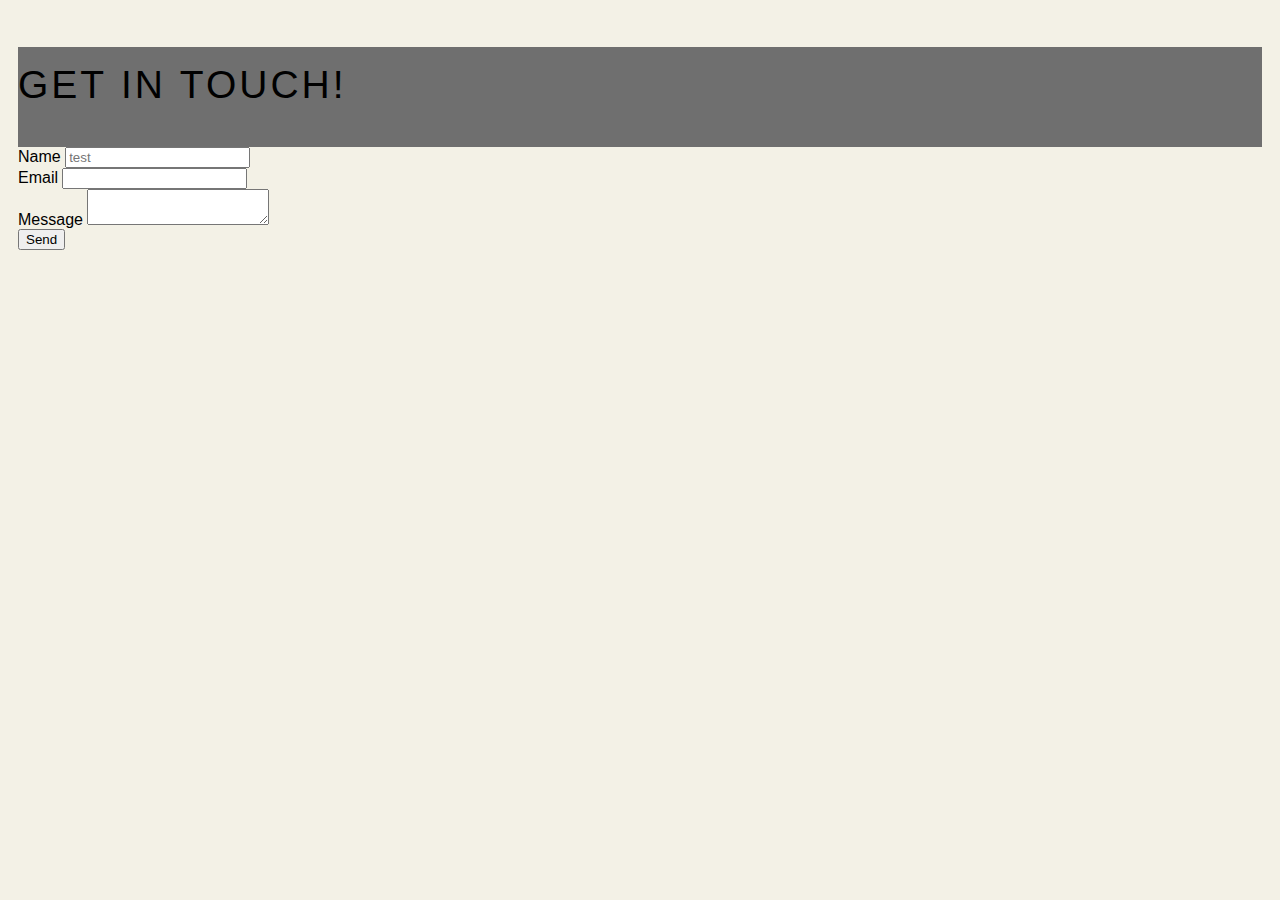
==== contact.html @ 848a78c0 "Initial commit" ====
<!doctype html>

<html lang="en">
    <head>
        <meta charset="utf-8">
        <meta name="viewport" content="width=device-width, initial-scale=1, shrink-to-fit=no">
        <title>Introduction to Forms</title>
        <link rel="stylesheet" href="styles.css">
    </head>

    <body>
        <header>
            <h1>Get in touch!</h1>
        </header>

        <form action="https://formspree.io/xbjzzzej" method="POST">
            <div class="form-item">
                <label for="name">Name</label>
                <input type="text" id="name" name="name" placeholder="test">
            </div>
            <div class="form-item">
                <label for="mail">Email</label>
                <input type="email" id="mail" name="email">
            </div>
            <div class="form-item">
                <label for="message">Message</label>
                <textarea id="message" name="message"></textarea>
            </div>
            <div class="form-item">
                <button type="submit">Send</button>
            </div>


        </form>

    </body>
</html>
---- styles.css ----
html {
    font-family: -apple-system, BlinkMacSystemFont, 'Segoe UI', Roboto, Oxygen, Ubuntu, Cantarell, 'Open Sans', 'Helvetica Neue', sans-serif;
    background-color: #F3F1E6; opacity: ;
    margin: 10px
}

header{
    background-color: #6f6f6f;
    min-height: 50px;
}

/* flexbox section 1 */

.flexbox-about-container {
    display: flex;
    align-items: center;
    flex-wrap: wrap;
    min-width: 300px;
    align-content: center;
}

p {
    opacity: 75%;
    letter-spacing: .5px;
    line-height: 1.5;
    margin-top: 2em;
    
}

h1 {
    font-variant-caps: all-petite-caps;
    letter-spacing: 3px;
    font-weight: 200;
    font-size: 50px;
    align-content: center;

}

em{
    background-color:#6f6f6f;
    color: ghostwhite;
    opacity: 100%;
}

h2 {
    font-size: 18px;
    letter-spacing: 1px;
    line-height: 1.5;
}

.portfolio {
    align-content: center;
    text-align: center;
    padding-top: 50px;
}

#calltoaction {
    font-weight: bold;
    color: #6f6f6f;
    opacity: 100%;
    padding-top: 10px;
    padding-bottom: 10px;
}


.about {
    text-align: center;
    max-width: 400px;
}


.flexbox-about-item-2 {
    max-width: 400px;
}

#button {
    margin-top: 2em;
}

.flexbox-about-item {
    text-align: center;
}

.flexbox-portfolio-container {
    
    display: flex;
    justify-content: center;
    flex-direction: column;
}

.flexbox-portfolio-item {
    min-height: 350px;
    min-width: 350px;
    border: 3px solid #333
}

.flexbox-portfolio-item-1 {
    margin:10px;
}

.flexbox-portfolio-item-2 {
    margin:10px;
}

.flexbox-portfolio-item-3 {
    margin:10px;
}

.flexbox-portfolio-item-4 {
    margin:10px;
}

.flexbox-portfolio-item-5 {
    margin:10px;
}

.flexbox-portfolio-item-6 {
    margin:10px;
}

.flexbox-portfolio-item-7 {
    margin:10px;
}

.flexbox-portfolio-item-8 {
    margin:10px;
}

.flexbox-portfolio-item-9 {
    margin:10px;
}

/* tablets*/
@media (min-width: 768px){
    .flexbox-about-container {
        display: flex;
        flex-wrap: wrap;
        justify-content: center;
        width: 750px;
    }
    header{
        background-color: #6f6f6f;
        min-height: 100px;
    }
    .flexbox-about-item-2 {
        max-width: 700px;
    }
    .about {
        text-align: center;
        max-width: 700px;
    }
    .flexbox-about-item {
        margin: 10px;
        flex-wrap: wrap;
    }

    h1 {
        font-variant-caps: all-petite-caps;
        letter-spacing: 3px;
        font-weight: 200;
        font-size: 55px;
        align-content: center;
    
    }

    #button {
        padding-top: 20px;
        text-align: center;
        margin: 2px;
        justify-content: center;
    }

    .flexbox-portfolio-container {
        flex-wrap: wrap; 
        display: flex;
    }

    .flexbox-portfolio-item {
        height: 300px;
        min-width: 300px;
        border: 3px solid #333
    }
















/* desktops min-width 992*/
@media (min-width: 992px) {
    .flexbox-about-container {
        display: flex;
        flex-wrap: wrap;
        justify-content: center;
        width: 992px;
    }
    header{
        background-color: #6f6f6f;
        min-height: 100px;
    }
    .flexbox-about-item-2 {
        max-width: 500px;
        justify-content: center;
    }
    .about {
        text-align: right;
        max-width: 492px;
    }

    p {
        opacity: 75%;
        letter-spacing: .5px;
        line-height: 1.5;
        margin-top: 1em;
        font-size: 12px;
        
    }

    .flexbox-about-item {
        flex-wrap: wrap;
        max-width: 400px;
    }

    h1 {
        font-variant-caps: all-petite-caps;
        letter-spacing: 3px;
        font-weight: 200;
        font-size: 55px;
        align-content: center;
    }

    h2 {
        font-size: 13px;
        letter-spacing: 1px;
        line-height: 1.5;
    }

    #button {
        padding-top: 20px;
        text-align: right;
        margin: 2px;
        justify-content: center;
    }

    .flexbox-portfolio-container {
        flex-wrap: wrap; 
        display: flex;
        flex-direction: unset;
    }

    .flexbox-portfolio-item {
        height: 300px;
        min-width: 300px;
        border: 3px solid #333
    }
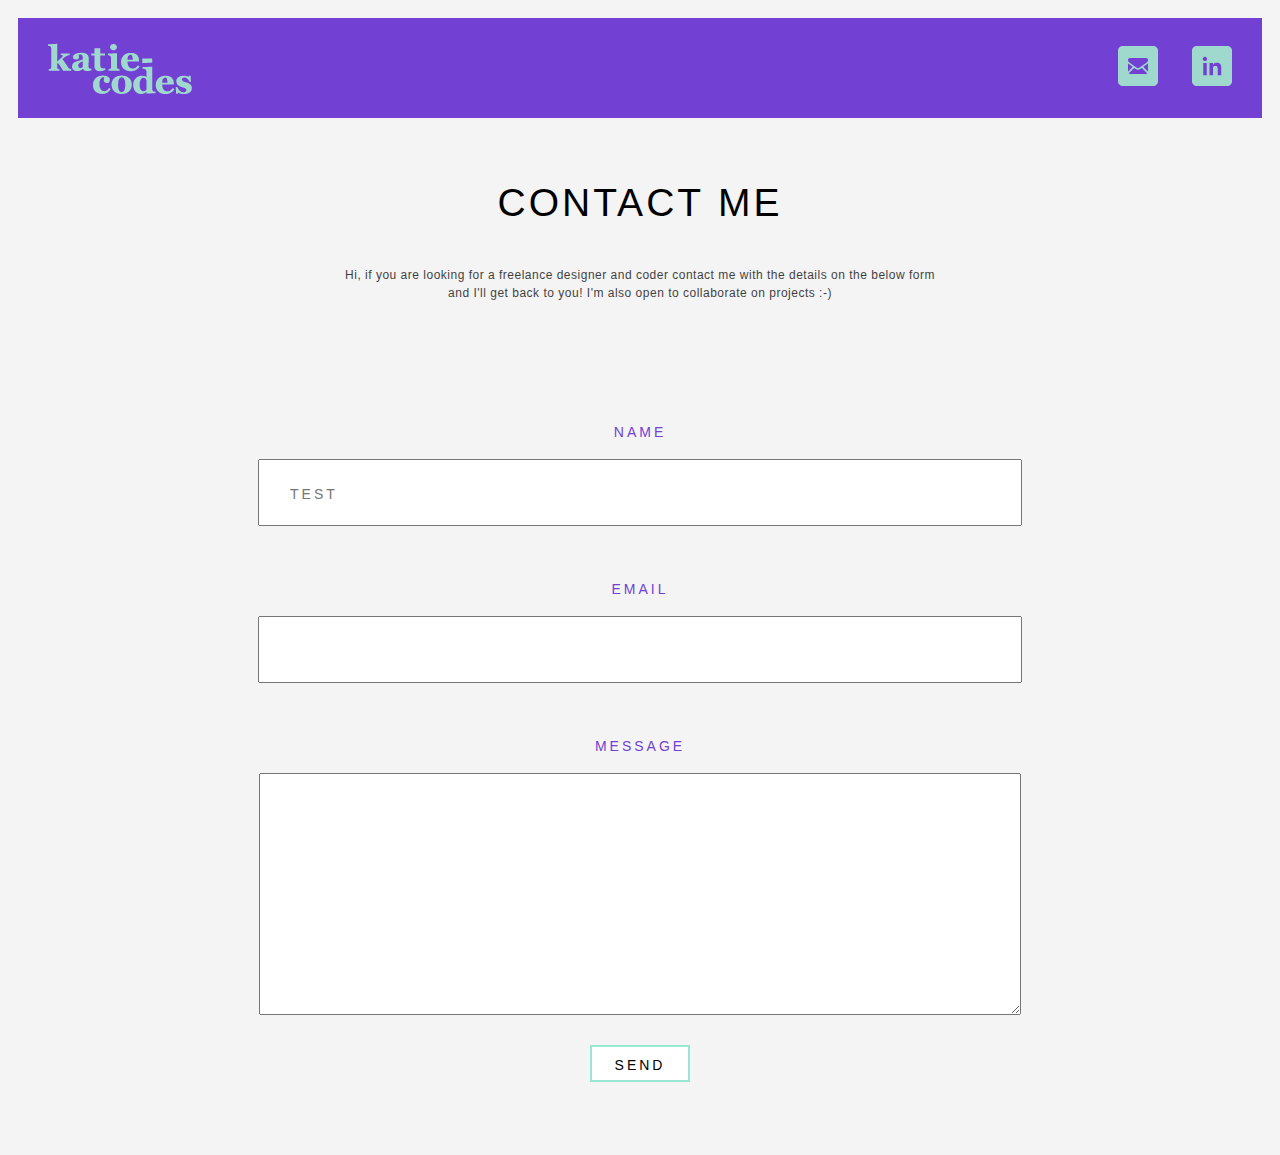
==== commit 9a0f9b03: "portfolio build" ====
--- a/contact.html
+++ b/contact.html
@@ -8,10 +8,25 @@
         <link rel="stylesheet" href="styles.css">
     </head>
 
-    <body>
-        <header>
-            <h1>Get in touch!</h1>
-        </header>
+   
+    <header>
+        <a id=logo href="index.html"><img src="images/katie-codes.png" alt="Katie Codes."></a>
+  
+        <nav>
+          <a class=headertext href="contact.html"><img src="images/icon-email.png" alt="Contact form"></a>
+          <a target="_blank" class=headertext href="https://www.linkedin.com/in/katie-patterson-85010876/"><img src="images/icon-link.png" alt="Linkedin"></a>
+      </nav>
+      </header>
+
+
+          <body>
+          <div class="flexbox-about-container">
+            
+            <div class="flexbox-about-item flexbox-about-item-1">
+                <h1 class="about">Contact Me</h1>
+                <p class="about"> Hi, if you are looking for a freelance designer and coder contact me with the details on the below form and I'll get back to you! I'm also open to collaborate on projects :-)</p>
+                  
+        </div>
 
         <form action="https://formspree.io/xbjzzzej" method="POST">
             <div class="form-item">
--- a/styles.css
+++ b/styles.css
@@ -3,23 +3,52 @@
 
 html {
     font-family: -apple-system, BlinkMacSystemFont, 'Segoe UI', Roboto, Oxygen, Ubuntu, Cantarell, 'Open Sans', 'Helvetica Neue', sans-serif;
-    background-color: #F3F1E6; opacity: ;
+    background-color: #f4f4f4;
     margin: 10px
 }
 
 header{
-    background-color: #6f6f6f;
-    min-height: 50px;
-}
+    background-color: rgb(114, 65, 212);
+    min-height: 100px;
+    display: flex;
+    justify-content: flex-end;
+    flex-direction: row;
+    align-items: center;
+}
+
+#logo {
+    display: flex;
+    margin-right: auto;
+    margin-left: 30px;
+}
+
+
+.headertext {
+    color: white;
+    font-size: 20px;
+    font-variant-caps: all-petite-caps;
+    letter-spacing: 1px;
+    text-decoration: none;
+    text-transform: uppercase;
+    margin-right: 30px;
+
+  }
+
+.headertext:hover {
+    color:#97e7d3;
+    text-decoration: underline
+
+}
+
+
 
 /* flexbox section 1 */
 
 .flexbox-about-container {
-    display: flex;
     align-items: center;
     flex-wrap: wrap;
-    min-width: 300px;
     align-content: center;
+    width: 100%;
 }
 
 p {
@@ -27,6 +56,7 @@
     letter-spacing: .5px;
     line-height: 1.5;
     margin-top: 2em;
+    font-size: 12px;
     
 }
 
@@ -40,7 +70,7 @@
 }
 
 em{
-    background-color:#6f6f6f;
+    background-color:rgb(114, 65, 212);
     color: ghostwhite;
     opacity: 100%;
 }
@@ -51,10 +81,15 @@
     line-height: 1.5;
 }
 
-.portfolio {
+
+.flexbox-portfolio-container  {
     align-content: center;
     text-align: center;
     padding-top: 50px;
+    display: flex;
+    justify-content: center;
+    align-items: center;
+    flex-direction: column;
 }
 
 #calltoaction {
@@ -68,12 +103,12 @@
 
 .about {
     text-align: center;
-    max-width: 400px;
+    max-width: 600px;
 }
 
 
 .flexbox-about-item-2 {
-    max-width: 400px;
+    max-width: 500px;
 }
 
 #button {
@@ -84,54 +119,331 @@
     text-align: center;
 }
 
+
+
+
+
+
+
 .flexbox-portfolio-container {
-    
-    display: flex;
-    justify-content: center;
+    display: flex;
+    justify-content: center;
+    align-items: center;
     flex-direction: column;
 }
 
 .flexbox-portfolio-item {
-    min-height: 350px;
+    height: 350px;
+    width: 350px;
+    border: 1px solid #333
+
+}
+
+.flexbox-portfolio-item-1 {
+    margin:10px;
+    width: 350px;
+    height: 350px;
+}
+
+.flexbox-portfolio-item-2 {
+    margin:10px;
+    width: 350px;
+    height: 350px;
+}
+
+.flexbox-portfolio-item-3 {
+    margin:10px;
+    width: 350px;
+}
+
+.flexbox-portfolio-item-4 {
+    margin:10px;
+    width: 350px;
+
+}
+
+.flexbox-portfolio-item-5 {
+    margin:10px;
+    width: 350px;
+
+}
+
+.flexbox-portfolio-item-6 {
+    margin:10px;
+    width: 350px;
+
+}
+
+.flexbox-portfolio-item-7 {
+    margin:10px;
+    width: 350px;
+
+}
+
+.flexbox-portfolio-item-8 {
+    margin:10px;
+    width: 350px;
+
+}
+
+.flexbox-portfolio-item-9 {
+    margin:10px;
+    width: 350px;
+
+}
+
+
+.overlay {
+    width:350px;
+    height:350px;
+    transition:all 0.3s ease;
+}
+
+#overlay:hover {
+    background:#53a7ea;
+}
+
+
+
+/* overlay */
+
+.container {
+    position: relative;
+    display: flex;
+    justify-content: center;
+    align-items: center;
+    flex-direction: column;
+  }
+  
+  .image {
+    display: block;
+  }
+  
+  .overlay {
+    position: absolute;
+    top: 0;
+    bottom: 0;
+    left: 0;
+    right: 0;
+    height: 100%;
+    width: 100%;
+    opacity: 0;
+    transition: .5s ease;
+    background-color: rgb(114, 65, 212);
+  }
+  
+  .container:hover .overlay {
+    opacity: 1;
+  }
+  
+  .text {
+    color: white;
+    font-size: 20px;
+    position: absolute;
+    top: 50%;
+    left: 50%;
+    -webkit-transform: translate(-50%, -50%);
+    -ms-transform: translate(-50%, -50%);
+    transform: translate(-50%, -50%);
+    text-align: center;
+  }
+
+
+
+
+
+
+
+
+/* portfolio buttons style */
+
+.portfolio-link-text {
+    padding: 1em 1.5em;
+    text-decoration: none;
+    text-transform: uppercase;
+    display: flex;
+    justify-content: center;
+    color: white;
+    font-size: 20px;
+    position: absolute;
+    top: 50%;
+    left: 50%;
+    -webkit-transform: translate(-50%, -50%);
+    -ms-transform: translate(-50%, -50%);
+    transform: translate(-50%, -50%);
+    text-align: center;
+}
+
+.portfolio-link-text:hover {
+    color:#97e7d3;
+    text-decoration: underline
+}
+
+
+
+/* form */
+
+
+
+form {
+    margin: 50px auto;
+    width: 90%;
+}
+
+.form-item {
+    display: flex;
+    justify-content: center;
+    align-items: center;
+    padding: 5px;
+    flex-direction: column;
+}
+
+.form-item label {
+    flex-basis: 40px;
+    font-size: 22px;
+}
+
+.form-item input{
+min-width: 350px;
+}
+
+.form-item textarea#message { 
     min-width: 350px;
-    border: 3px solid #333
-}
-
-.flexbox-portfolio-item-1 {
-    margin:10px;
-}
-
-.flexbox-portfolio-item-2 {
-    margin:10px;
-}
-
-.flexbox-portfolio-item-3 {
-    margin:10px;
-}
-
-.flexbox-portfolio-item-4 {
-    margin:10px;
-}
-
-.flexbox-portfolio-item-5 {
-    margin:10px;
-}
-
-.flexbox-portfolio-item-6 {
-    margin:10px;
-}
-
-.flexbox-portfolio-item-7 {
-    margin:10px;
-}
-
-.flexbox-portfolio-item-8 {
-    margin:10px;
-}
-
-.flexbox-portfolio-item-9 {
-    margin:10px;
-}
+    min-height: 150px;
+    }
+
+
+.form-item textarea {
+    flex-basis: 50%;
+}
+
+.form-item input:hover,
+.form-item textarea:hover {
+    border: 2px solid #97e7d3;
+}
+
+.form-item input,
+.form-item textarea {
+    color: white;
+    font-size: 20px;
+    font-variant-caps: all-petite-caps;
+    letter-spacing: 3px;
+    text-decoration: none;
+    padding: 1em 1.5em;
+    text-transform: uppercase;
+}
+
+
+
+
+
+.form-item button {
+    border: 2px solid #97e7d3;
+    background-color: #FFF;
+    padding: 5px;
+    font-size: 20px;
+    font-variant-caps: all-petite-caps;
+    letter-spacing: 3px;
+    margin-top: 20px;
+}
+
+.form-item button:hover {
+    border: 2px solid rgb(114, 65, 212);
+    background-color: rgb(114, 65, 212);
+    color: #FFF;
+    font-size: 20px;
+    font-variant-caps: all-petite-caps;
+}
+
+.form-item button {
+    width: 100px;
+}
+
+
+.form-item label {
+    color: rgb(114, 65, 212);
+    font-size: 20px;
+    font-variant-caps: all-petite-caps;
+    letter-spacing: 3px;
+    text-decoration: none;
+    text-transform: uppercase;
+    margin-top: 40px;
+}
+
+
+
+/* project page */
+
+
+.flexbox-project-container {
+    align-content: center;
+    text-align: center;
+    padding-top: 50px;
+    display: flex;
+    justify-content: center;
+    align-items: center;
+    flex-direction: column;
+    background-color: #97e7d3;
+    width: 100%;
+}
+
+.flexbox-project-item {
+    display: flex;
+    justify-content: center;
+    align-items: center;
+}
+
+.flexbox-project-item-1 {
+    height: 350px;
+    width: 350px;
+    margin:10px;
+    border: 1px solid #333
+}
+
+.flexbox-project-item-2 {
+    height: 350px;
+    width: 350px;
+    margin:10px;
+    border: 1px solid #333
+}
+
+.flexbox-project-item-3 {
+    height: 350px;
+    width: 350px;
+    margin:10px;
+    border: 1px solid #333
+}
+
+.flexbox-project-item-4 {
+    height: 350px;
+    width: 350px;
+    margin:10px;
+    border: 1px solid #333
+}
+
+.flexbox-project-item-5 {
+    height: 350px;
+    width: 350px;
+    margin:10px;
+    border: 1px solid #333
+}
+
+.flexbox-project-item-6 {
+    height: 350px;
+    width: 350px;
+    margin:10px;
+    border: 1px solid #333
+}
+
+.flexbox-project-item-7 {
+    height: 350px;
+    width: 350px;
+    margin:10px;
+    border: 1px solid #333
+}
+
+
+
 
 /* tablets*/
 @media (min-width: 768px){
@@ -139,12 +451,8 @@
         display: flex;
         flex-wrap: wrap;
         justify-content: center;
-        width: 750px;
-    }
-    header{
-        background-color: #6f6f6f;
-        min-height: 100px;
-    }
+    }
+
     .flexbox-about-item-2 {
         max-width: 700px;
     }
@@ -176,13 +484,101 @@
     .flexbox-portfolio-container {
         flex-wrap: wrap; 
         display: flex;
+        flex-direction: unset;
     }
 
     .flexbox-portfolio-item {
-        height: 300px;
-        min-width: 300px;
-        border: 3px solid #333
-    }
+        height: 350px;
+        min-width: 350px;
+        border: 1px solid #333
+    }
+
+
+
+
+   
+/* widen form*/ 
+
+    .form-item input{
+        min-width: 700px;
+        }
+
+        .form-item textarea#message { 
+            min-width: 700px;
+            min-height: 200px;
+            }
+
+
+
+
+/* tablet project page */
+
+
+.flexbox-project-container {
+    flex-wrap: wrap; 
+    display: flex;
+    flex-direction: unset;
+    background-color: #97e7d3; 
+    width: 100%;
+}
+
+.flexbox-project-item {
+    display: flex;
+    justify-content: center;
+    align-items: center;
+}
+
+.flexbox-project-item-1 {
+    height: 350px;
+    width: 722px;
+    margin:10px;
+    border: 1px solid #333
+}
+
+.flexbox-project-item-2 {
+    height: 350px;
+    width: 350px;
+    margin:10px;
+    border: 1px solid #333
+}
+
+.flexbox-project-item-3 {
+    height: 350px;
+    width: 350px;
+    margin:10px;
+    border: 1px solid #333
+}
+
+.flexbox-project-item-4 {
+    height: 350px;
+    width: 722px;
+    margin:10px;
+    border: 1px solid #333
+}
+
+.flexbox-project-item-5 {
+    height: 350px;
+    width: 722px;
+    margin:10px;
+    border: 1px solid #333
+}
+
+.flexbox-project-item-6 {
+    height: 350px;
+    width: 350px;
+    margin:10px;
+    border: 1px solid #333
+}
+
+.flexbox-project-item-7 {
+    height: 350px;
+    width: 350px;
+    margin:10px;
+    border: 1px solid #333
+}
+
+
+
 
 
 
@@ -200,24 +596,21 @@
 
 
 /* desktops min-width 992*/
-@media (min-width: 992px) {
+@media (min-width: 1172px) {
     .flexbox-about-container {
         display: flex;
         flex-wrap: wrap;
         justify-content: center;
-        width: 992px;
-    }
-    header{
-        background-color: #6f6f6f;
-        min-height: 100px;
-    }
+    }
+
     .flexbox-about-item-2 {
-        max-width: 500px;
-        justify-content: center;
-    }
+        max-width: 600px;
+        justify-content: right;
+    }
+
     .about {
-        text-align: right;
-        max-width: 492px;
+        text-align: center;
+        max-width: 900px;
     }
 
     p {
@@ -231,7 +624,7 @@
 
     .flexbox-about-item {
         flex-wrap: wrap;
-        max-width: 400px;
+        max-width: 600px;
     }
 
     h1 {
@@ -262,9 +655,19 @@
     }
 
     .flexbox-portfolio-item {
-        height: 300px;
-        min-width: 300px;
-        border: 3px solid #333
-    }
-
-    +        height: 350px;
+        width: 350px;
+        border: 1px solid #333
+    }
+
+
+ .flexbox-about-item-1 {
+    text-align: right;
+    justify-content: right;
+ }
+
+ .about {
+    text-align: center;
+    max-width: 900px;
+}
+
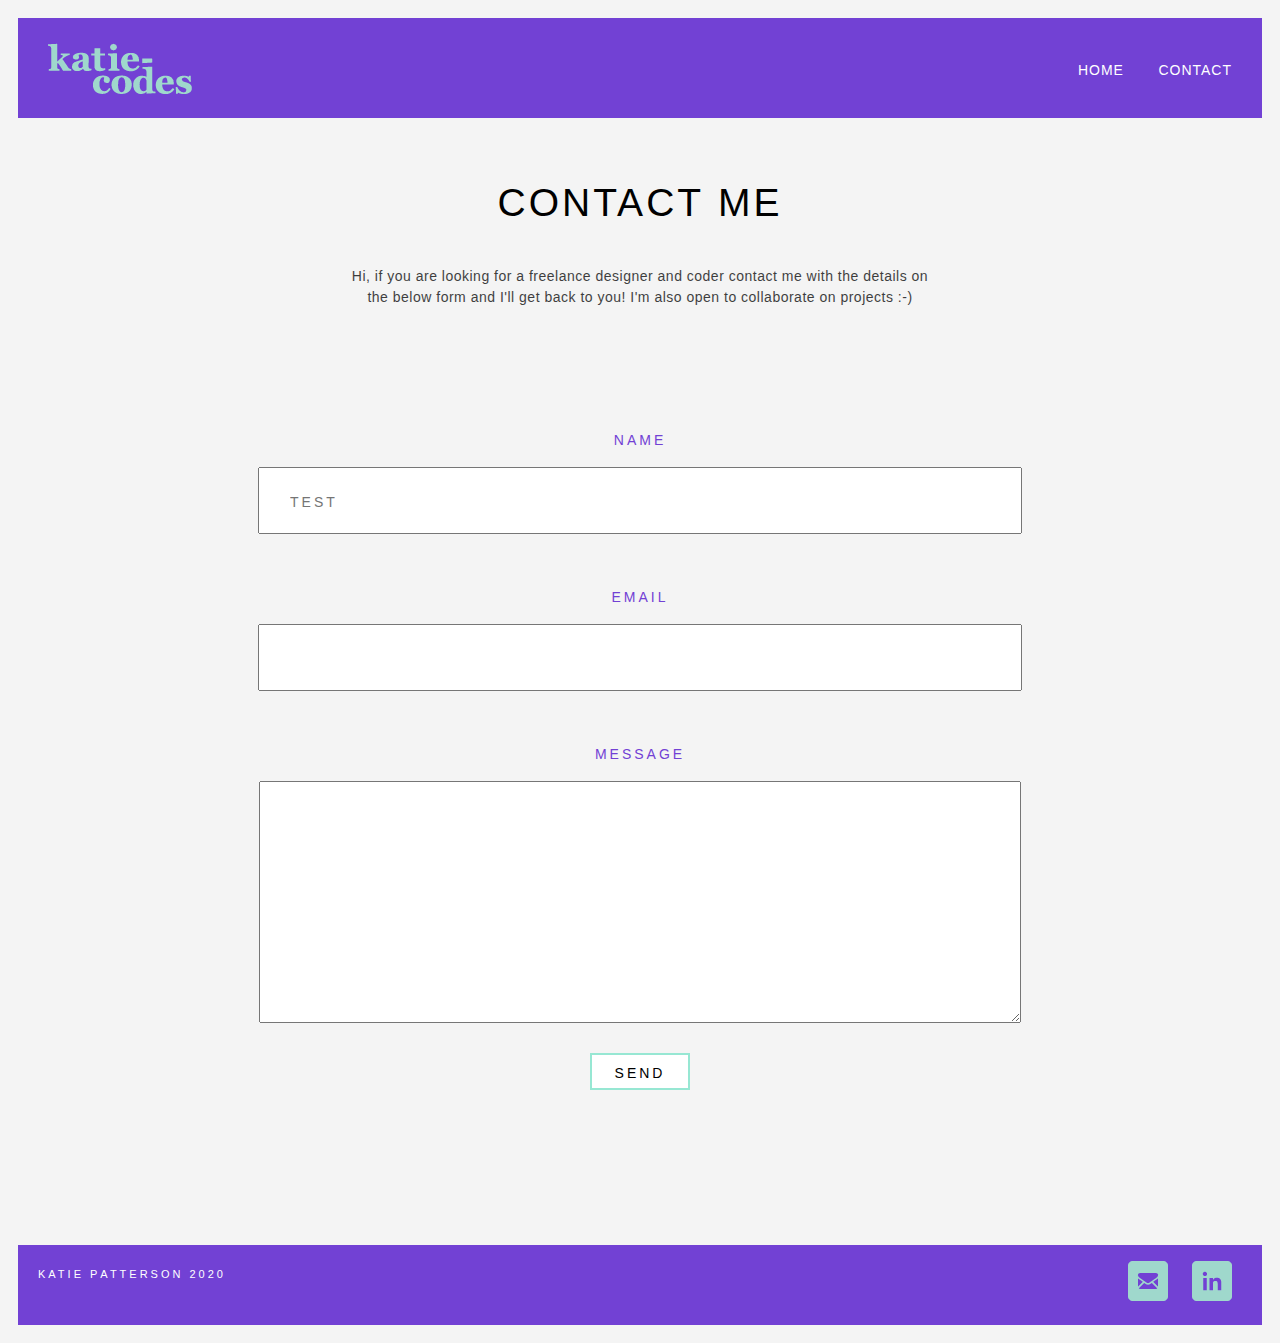
==== commit e4ba476c: "Portfolio update" ====
--- a/contact.html
+++ b/contact.html
@@ -4,49 +4,63 @@
     <head>
         <meta charset="utf-8">
         <meta name="viewport" content="width=device-width, initial-scale=1, shrink-to-fit=no">
-        <title>Introduction to Forms</title>
+        <title>Contact Form</title>
         <link rel="stylesheet" href="styles.css">
     </head>
 
    
     <header>
         <a id=logo href="index.html"><img src="images/katie-codes.png" alt="Katie Codes."></a>
-  
         <nav>
-          <a class=headertext href="contact.html"><img src="images/icon-email.png" alt="Contact form"></a>
-          <a target="_blank" class=headertext href="https://www.linkedin.com/in/katie-patterson-85010876/"><img src="images/icon-link.png" alt="Linkedin"></a>
+          <a class="headertext" href="index.html">Home</a>
+          <a class="headertext" href="contact.html">Contact</a>
       </nav>
       </header>
 
+      <body>
+        <div class="flexbox-about-container">
+          
+          <div class="flexbox-about-item flexbox-about-item-1">
+              <h1 class="about">Contact Me</h1>
+              <p class="about"> Hi, if you are looking for a freelance designer and coder contact me with the details on the below form and I'll get back to you! I'm also open to collaborate on projects :-)</p>
+                
+      </div>
 
-          <body>
-          <div class="flexbox-about-container">
-            
-            <div class="flexbox-about-item flexbox-about-item-1">
-                <h1 class="about">Contact Me</h1>
-                <p class="about"> Hi, if you are looking for a freelance designer and coder contact me with the details on the below form and I'll get back to you! I'm also open to collaborate on projects :-)</p>
-                  
-        </div>
-
-        <form action="https://formspree.io/xbjzzzej" method="POST">
-            <div class="form-item">
-                <label for="name">Name</label>
-                <input type="text" id="name" name="name" placeholder="test">
-            </div>
-            <div class="form-item">
-                <label for="mail">Email</label>
-                <input type="email" id="mail" name="email">
-            </div>
-            <div class="form-item">
-                <label for="message">Message</label>
-                <textarea id="message" name="message"></textarea>
-            </div>
-            <div class="form-item">
-                <button type="submit">Send</button>
-            </div>
+      <form action="https://formspree.io/xbjzzzej" method="POST">
+          <div class="form-item">
+              <label for="name">Name</label>
+              <input type="text" id="name" name="name" placeholder="test">
+          </div>
+          <div class="form-item">
+              <label for="mail">Email</label>
+              <input type="email" id="mail" name="email">
+          </div>
+          <div class="form-item">
+              <label for="message">Message</label>
+              <textarea id="message" name="message"></textarea>
+          </div>
+          <div class="form-item">
+              <button type="submit">Send</button>
+          </div>
+      </form>
 
 
-        </form>
+  </body>
 
-    </body>
+
+
+  <footer>
+    <h4 class="footer-about">Katie Patterson 2020</h4>
+  
+      <nav>
+        <a class=socials href="contact.html"><img src="images/icon-email.png" alt="Contact form"></a>
+        <a class=socials target="_blank" href="https://www.linkedin.com/in/katie-patterson-85010876/"><img src="images/icon-link.png" alt="Linkedin"></a>
+    </nav>
+    </footer>
+
+
+
+
+
+
 </html>
--- a/styles.css
+++ b/styles.css
@@ -15,6 +15,8 @@
     flex-direction: row;
     align-items: center;
 }
+
+
 
 #logo {
     display: flex;
@@ -41,6 +43,47 @@
 }
 
 
+footer{
+    background-color: rgb(114, 65, 212);
+    height: 40px;
+    display: flex;
+    flex-direction: row;
+    align-items: flex-end;
+    justify-content: space-between;
+    padding: 20px;
+    margin-top: 100px;
+    width:100%
+    
+}
+
+
+h4 {
+    font-size: 15px;
+    letter-spacing: 1px;
+    line-height: 1.5;
+    color: white;
+    font-variant-caps: all-petite-caps;
+    letter-spacing: 3px;
+    font-weight: 200;
+}
+
+.socials {
+    margin: 10px;
+}
+
+.footer-about {
+    margin-right: 10px;
+}
+
+
+
+
+
+
+
+
+
+
 
 /* flexbox section 1 */
 
@@ -48,6 +91,7 @@
     align-items: center;
     flex-wrap: wrap;
     align-content: center;
+    justify-content: center;
     width: 100%;
 }
 
@@ -56,7 +100,7 @@
     letter-spacing: .5px;
     line-height: 1.5;
     margin-top: 2em;
-    font-size: 12px;
+    font-size: 14px;
     
 }
 
@@ -64,7 +108,7 @@
     font-variant-caps: all-petite-caps;
     letter-spacing: 3px;
     font-weight: 200;
-    font-size: 50px;
+    font-size: 60px;
     align-content: center;
 
 }
@@ -94,8 +138,8 @@
 
 #calltoaction {
     font-weight: bold;
-    color: #6f6f6f;
-    opacity: 100%;
+    color: black
+    opacity: 80%;
     padding-top: 10px;
     padding-bottom: 10px;
 }
@@ -109,6 +153,8 @@
 
 .flexbox-about-item-2 {
     max-width: 500px;
+    align-items: center;
+    justify-content: center;
 }
 
 #button {
@@ -385,6 +431,7 @@
     flex-direction: column;
     background-color: #97e7d3;
     width: 100%;
+    padding-bottom: 50px;
 }
 
 .flexbox-project-item {
@@ -605,7 +652,8 @@
 
     .flexbox-about-item-2 {
         max-width: 600px;
-        justify-content: right;
+        justify-content: center;
+        align-items: center;
     }
 
     .about {
@@ -618,7 +666,7 @@
         letter-spacing: .5px;
         line-height: 1.5;
         margin-top: 1em;
-        font-size: 12px;
+        font-size: 14px;
         
     }
 
@@ -636,7 +684,7 @@
     }
 
     h2 {
-        font-size: 13px;
+        font-size: 18px;
         letter-spacing: 1px;
         line-height: 1.5;
     }
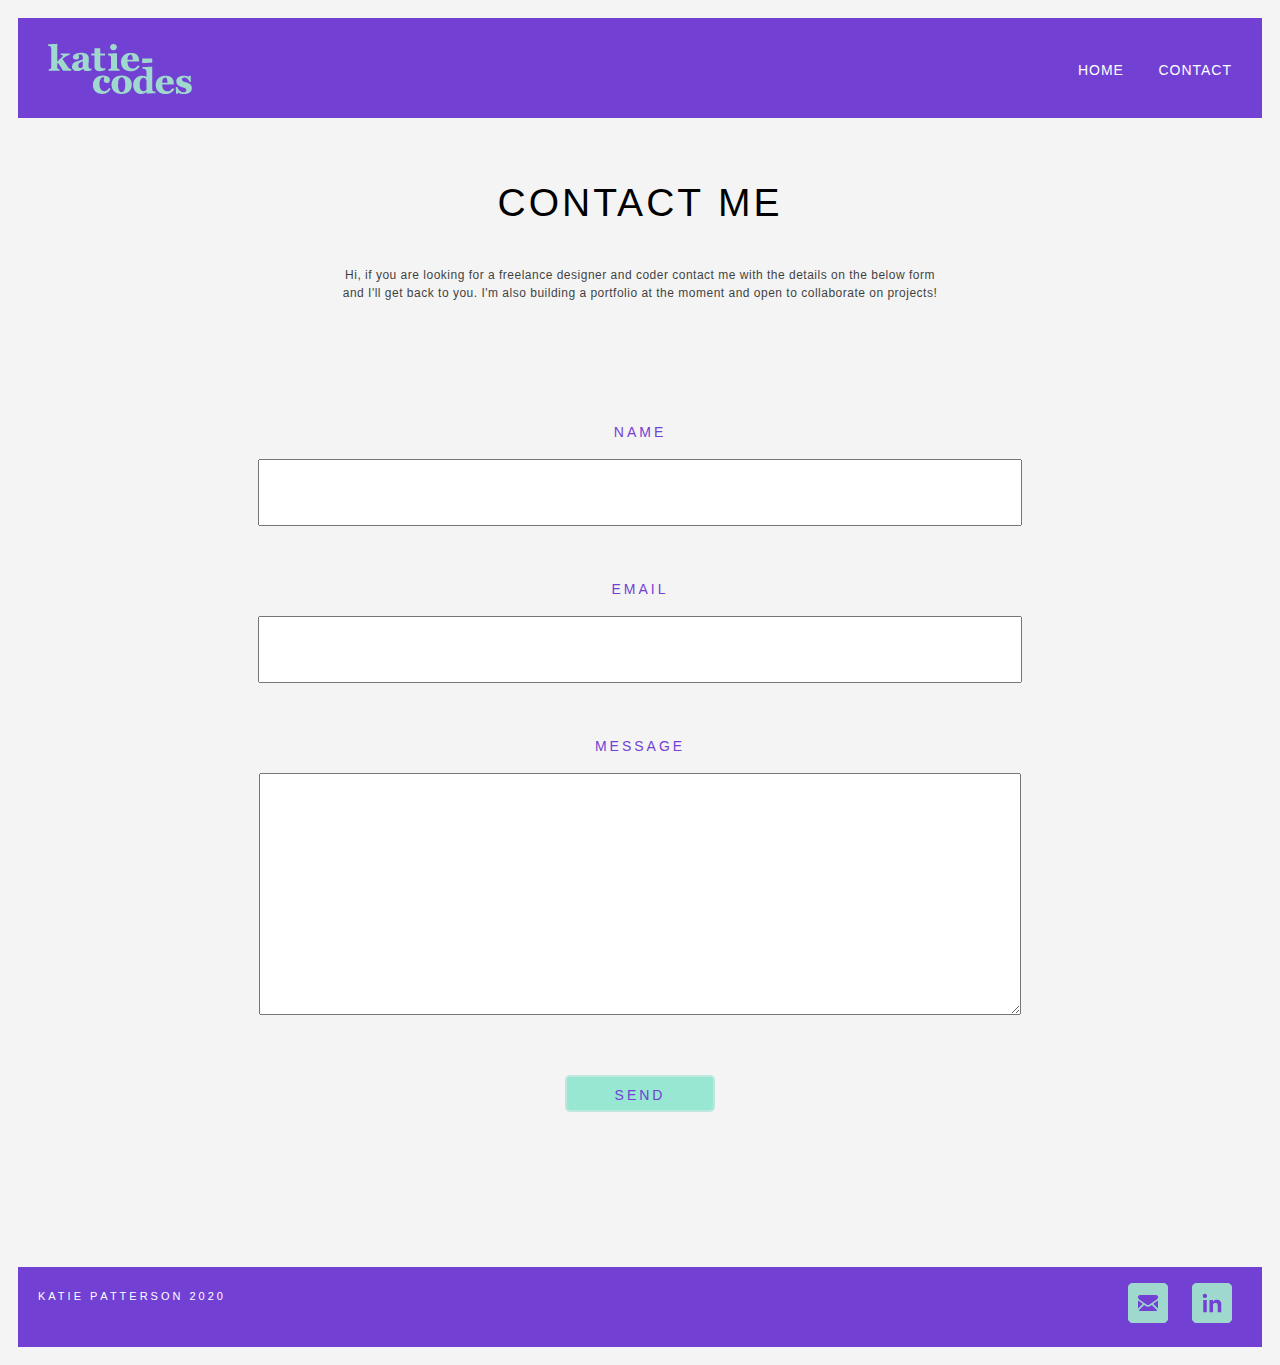
==== commit 9a5da738: "contact form" ====
--- a/contact.html
+++ b/contact.html
@@ -22,14 +22,14 @@
           
           <div class="flexbox-about-item flexbox-about-item-1">
               <h1 class="about">Contact Me</h1>
-              <p class="about"> Hi, if you are looking for a freelance designer and coder contact me with the details on the below form and I'll get back to you! I'm also open to collaborate on projects :-)</p>
+              <p class="about"> Hi, if you are looking for a freelance designer and coder contact me with the details on the below form and I'll get back to you. I'm also building a portfolio at the moment and open to collaborate on projects!</p>
                 
       </div>
 
       <form action="https://formspree.io/xbjzzzej" method="POST">
           <div class="form-item">
               <label for="name">Name</label>
-              <input type="text" id="name" name="name" placeholder="test">
+              <input type="text" id="name" name="name">
           </div>
           <div class="form-item">
               <label for="mail">Email</label>
--- a/styles.css
+++ b/styles.css
@@ -15,7 +15,6 @@
     flex-direction: row;
     align-items: center;
 }
-
 
 
 #logo {
@@ -42,7 +41,6 @@
 
 }
 
-
 footer{
     background-color: rgb(114, 65, 212);
     height: 40px;
@@ -55,7 +53,6 @@
     width:100%
     
 }
-
 
 h4 {
     font-size: 15px;
@@ -77,21 +74,12 @@
 
 
 
-
-
-
-
-
-
-
-
 /* flexbox section 1 */
 
 .flexbox-about-container {
     align-items: center;
     flex-wrap: wrap;
     align-content: center;
-    justify-content: center;
     width: 100%;
 }
 
@@ -100,7 +88,7 @@
     letter-spacing: .5px;
     line-height: 1.5;
     margin-top: 2em;
-    font-size: 14px;
+    font-size: 12px;
     
 }
 
@@ -108,7 +96,7 @@
     font-variant-caps: all-petite-caps;
     letter-spacing: 3px;
     font-weight: 200;
-    font-size: 60px;
+    font-size: 50px;
     align-content: center;
 
 }
@@ -138,8 +126,8 @@
 
 #calltoaction {
     font-weight: bold;
-    color: black
-    opacity: 80%;
+    color: #6f6f6f;
+    opacity: 100%;
     padding-top: 10px;
     padding-bottom: 10px;
 }
@@ -153,8 +141,6 @@
 
 .flexbox-about-item-2 {
     max-width: 500px;
-    align-items: center;
-    justify-content: center;
 }
 
 #button {
@@ -370,7 +356,7 @@
 
 .form-item input,
 .form-item textarea {
-    color: white;
+    color: black;
     font-size: 20px;
     font-variant-caps: all-petite-caps;
     letter-spacing: 3px;
@@ -384,17 +370,19 @@
 
 
 .form-item button {
-    border: 2px solid #97e7d3;
-    background-color: #FFF;
+    border: 2px solid #bee7dd;
+    background-color: #97e7d3;
+    color: rgb(114, 65, 212);
     padding: 5px;
     font-size: 20px;
     font-variant-caps: all-petite-caps;
     letter-spacing: 3px;
-    margin-top: 20px;
+    margin-top: 50px;
+    border-radius: 5px;
 }
 
 .form-item button:hover {
-    border: 2px solid rgb(114, 65, 212);
+    border: 2px solid rgb(148, 119, 206);
     background-color: rgb(114, 65, 212);
     color: #FFF;
     font-size: 20px;
@@ -402,7 +390,7 @@
 }
 
 .form-item button {
-    width: 100px;
+    width: 150px;
 }
 
 
@@ -431,7 +419,6 @@
     flex-direction: column;
     background-color: #97e7d3;
     width: 100%;
-    padding-bottom: 50px;
 }
 
 .flexbox-project-item {
@@ -652,8 +639,7 @@
 
     .flexbox-about-item-2 {
         max-width: 600px;
-        justify-content: center;
-        align-items: center;
+        justify-content: right;
     }
 
     .about {
@@ -666,7 +652,7 @@
         letter-spacing: .5px;
         line-height: 1.5;
         margin-top: 1em;
-        font-size: 14px;
+        font-size: 12px;
         
     }
 
@@ -684,7 +670,7 @@
     }
 
     h2 {
-        font-size: 18px;
+        font-size: 13px;
         letter-spacing: 1px;
         line-height: 1.5;
     }
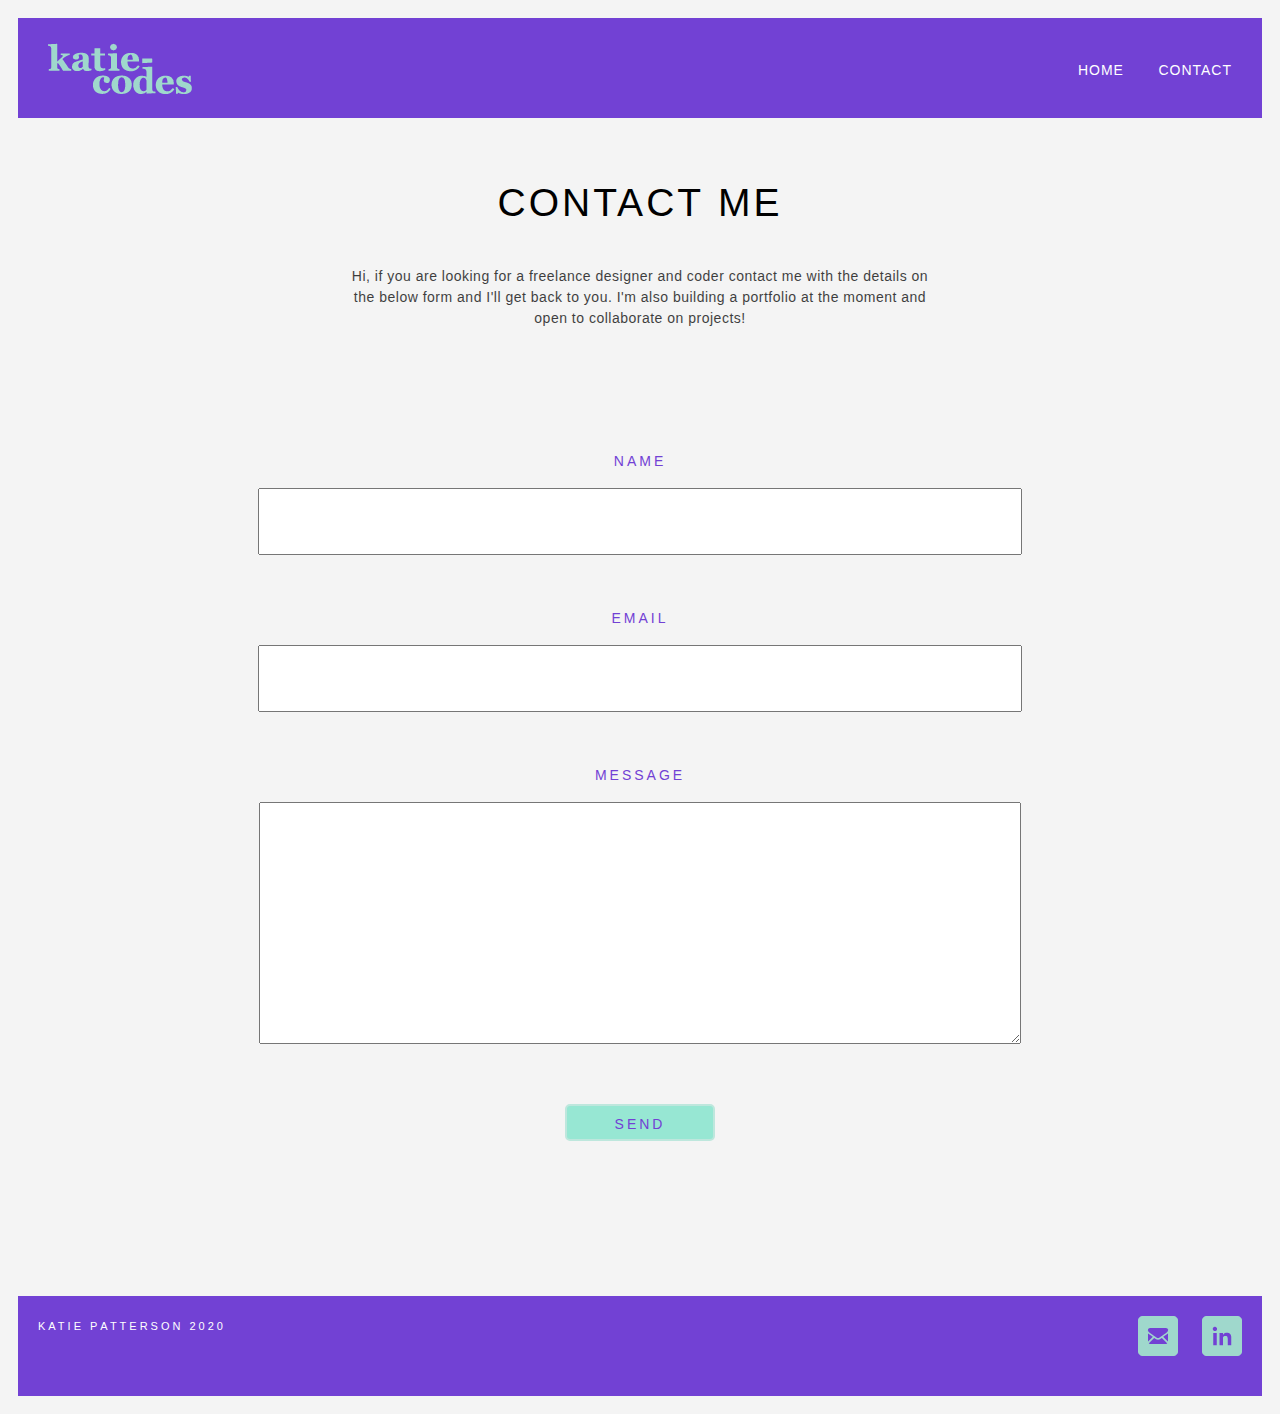
==== commit c2b76219: "updated footer and added proj 1 images" ====
--- a/contact.html
+++ b/contact.html
@@ -3,7 +3,7 @@
 <html lang="en">
     <head>
         <meta charset="utf-8">
-        <meta name="viewport" content="width=device-width, initial-scale=1, shrink-to-fit=no">
+        <meta name="viewport" content="width=device-width, initial-scale=1">
         <title>Contact Form</title>
         <link rel="stylesheet" href="styles.css">
     </head>
@@ -45,12 +45,13 @@
       </form>
 
 
+
+
   </body>
 
 
-
   <footer>
-    <h4 class="footer-about">Katie Patterson 2020</h4>
+    <h3>Katie Patterson 2020</h3>
   
       <nav>
         <a class=socials href="contact.html"><img src="images/icon-email.png" alt="Contact form"></a>
--- a/styles.css
+++ b/styles.css
@@ -15,6 +15,7 @@
     flex-direction: row;
     align-items: center;
 }
+
 
 
 #logo {
@@ -41,36 +42,58 @@
 
 }
 
+
 footer{
     background-color: rgb(114, 65, 212);
-    height: 40px;
-    display: flex;
-    flex-direction: row;
-    align-items: flex-end;
+    height: 80px;
+    display: flex;
+    align-items: flex-start;
     justify-content: space-between;
-    padding: 20px;
     margin-top: 100px;
-    width:100%
+    padding-top: 20px;
+    text-align: start;
+    width: 100%
     
 }
 
-h4 {
+
+.footer-about (
+     margin-left: 20px;
+)
+
+
+
+.footer-project {
+    display: flex;
+    width: 100%;
+}
+
+
+h3 {
     font-size: 15px;
-    letter-spacing: 1px;
-    line-height: 1.5;
     color: white;
     font-variant-caps: all-petite-caps;
     letter-spacing: 3px;
     font-weight: 200;
+    margin-left: 20px;
+    margin-top: 0px;
+    display: flex;
+    text-align: start;
 }
 
 .socials {
-    margin: 10px;
-}
-
-.footer-about {
-    margin-right: 10px;
-}
+    margin-right: 20px;
+}
+
+
+
+
+
+
+
+
+
+
 
 
 
@@ -80,6 +103,7 @@
     align-items: center;
     flex-wrap: wrap;
     align-content: center;
+    justify-content: center;
     width: 100%;
 }
 
@@ -88,7 +112,7 @@
     letter-spacing: .5px;
     line-height: 1.5;
     margin-top: 2em;
-    font-size: 12px;
+    font-size: 14px;
     
 }
 
@@ -96,7 +120,7 @@
     font-variant-caps: all-petite-caps;
     letter-spacing: 3px;
     font-weight: 200;
-    font-size: 50px;
+    font-size: 60px;
     align-content: center;
 
 }
@@ -126,8 +150,8 @@
 
 #calltoaction {
     font-weight: bold;
-    color: #6f6f6f;
-    opacity: 100%;
+    color: black
+    opacity: 80%;
     padding-top: 10px;
     padding-bottom: 10px;
 }
@@ -141,6 +165,8 @@
 
 .flexbox-about-item-2 {
     max-width: 500px;
+    align-items: center;
+    justify-content: center;
 }
 
 #button {
@@ -315,8 +341,6 @@
 
 /* form */
 
-
-
 form {
     margin: 50px auto;
     width: 90%;
@@ -405,7 +429,6 @@
 }
 
 
-
 /* project page */
 
 
@@ -419,6 +442,7 @@
     flex-direction: column;
     background-color: #97e7d3;
     width: 100%;
+    padding-bottom: 50px;
 }
 
 .flexbox-project-item {
@@ -491,8 +515,9 @@
         max-width: 700px;
     }
     .about {
+        justify-content: center;
         text-align: center;
-        max-width: 700px;
+    
     }
     .flexbox-about-item {
         margin: 10px;
@@ -639,7 +664,8 @@
 
     .flexbox-about-item-2 {
         max-width: 600px;
-        justify-content: right;
+        justify-content: center;
+        align-items: center;
     }
 
     .about {
@@ -652,7 +678,7 @@
         letter-spacing: .5px;
         line-height: 1.5;
         margin-top: 1em;
-        font-size: 12px;
+        font-size: 14px;
         
     }
 
@@ -670,7 +696,7 @@
     }
 
     h2 {
-        font-size: 13px;
+        font-size: 18px;
         letter-spacing: 1px;
         line-height: 1.5;
     }
@@ -705,3 +731,8 @@
     max-width: 900px;
 }
 
+.project-text {
+    width: 1000px;
+    text-align: center;
+}
+
